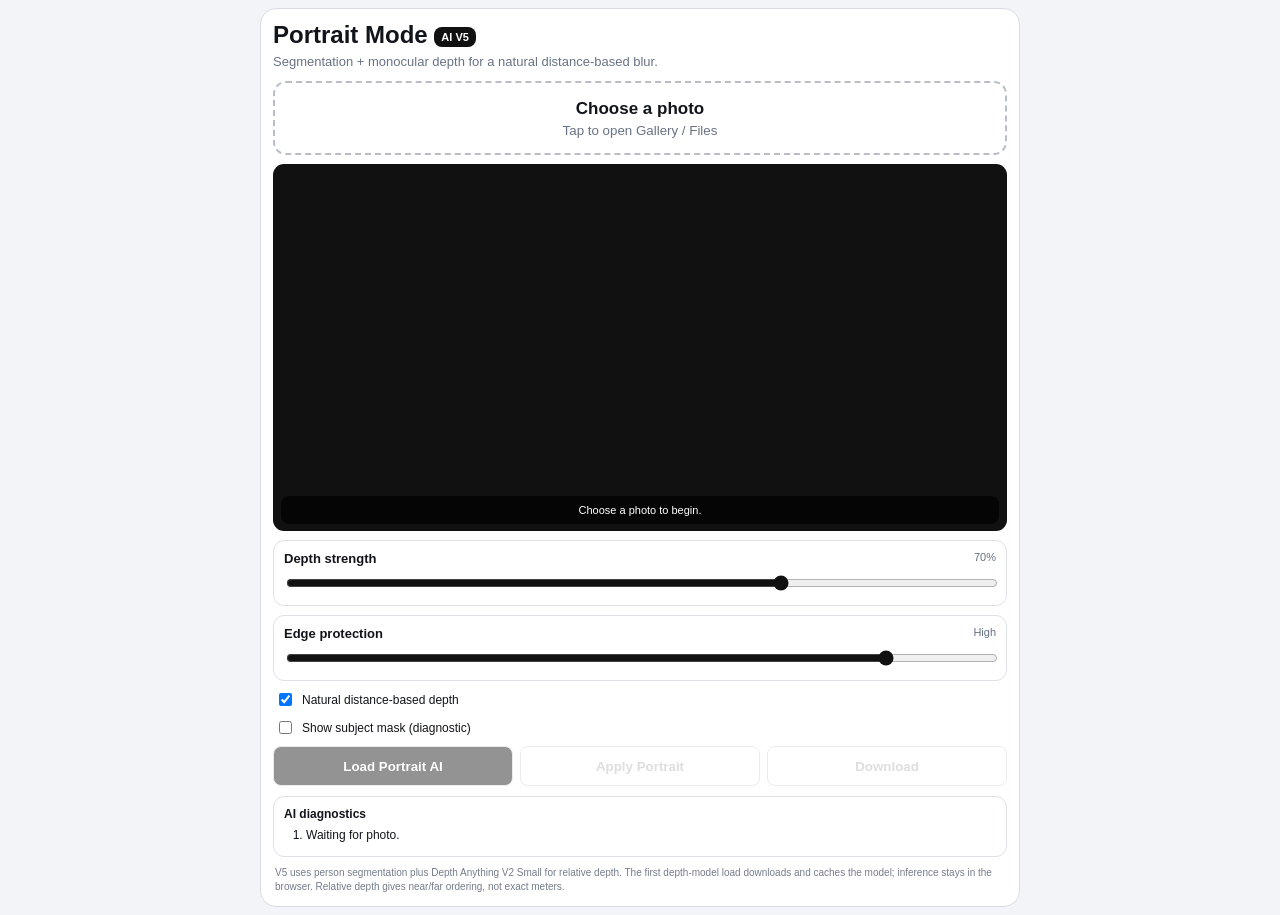
==== portrait/index.html @ fe8f236d "Add files via upload" ====
<!doctype html>
<html lang="en"><head><meta charset="utf-8"><meta name="viewport" content="width=device-width,initial-scale=1,viewport-fit=cover"><title>Portrait Mode AI V5</title><link rel="stylesheet" href="portrait.css"></head>
<body><main class="card">
<header><h1>Portrait Mode <span>AI V5</span></h1><p>Segmentation + monocular depth for a natural distance-based blur.</p></header>
<label class="file-box"><input id="portraitFile" type="file" accept="image/*"><div><strong>Choose a photo</strong><small>Tap to open Gallery / Files</small></div></label>
<div class="preview"><canvas id="canvas"></canvas><div id="status">Choose a photo to begin.</div></div>
<section class="panel"><div class="row"><b>Depth strength</b><span id="depthValue">70%</span></div><input id="depth" type="range" min="0" max="100" value="70"></section>
<section class="panel"><div class="row"><b>Edge protection</b><span id="edgeValue">High</span></div><input id="edge" type="range" min="0" max="100" value="85"></section>
<label class="check"><input id="depthAI" type="checkbox" checked> Natural distance-based depth</label>
<label class="check"><input id="showMask" type="checkbox"> Show subject mask (diagnostic)</label>
<div class="buttons"><button id="load" disabled>Load Portrait AI</button><button id="apply" disabled>Apply Portrait</button><button id="download" disabled>Download</button></div>
<section class="diagnostic"><b>AI diagnostics</b><ol id="diag"><li>Waiting for photo.</li></ol></section>
<p class="note">V5 uses person segmentation plus Depth Anything V2 Small for relative depth. The first depth-model load downloads and caches the model; inference stays in the browser. Relative depth gives near/far ordering, not exact meters.</p>
</main><script type="module" src="portrait-upload.js"></script></body></html>
---- portrait/portrait.css ----
*{box-sizing:border-box}body{margin:0;background:#f3f4f7;font-family:Arial,sans-serif;color:#11151b}.card{width:min(760px,calc(100% - 16px));margin:8px auto;padding:12px;border:1px solid #d8dce2;border-radius:16px;background:#fff}h1{margin:0;font-size:24px}h1 span{font-size:11px;background:#111;color:#fff;padding:4px 7px;border-radius:8px;vertical-align:middle}header p{margin:5px 0 12px;color:#697384;font-size:13px}.file-box{position:relative;min-height:74px;border:2px dashed #b8bec8;border-radius:13px;display:flex;align-items:center;justify-content:center;text-align:center}.file-box input{position:absolute;inset:0;width:100%;height:100%;opacity:0;z-index:5}.file-box div{display:grid;gap:4px}.file-box strong{font-size:17px}.file-box small{color:#697384}.preview{position:relative;margin-top:9px;background:#111;border-radius:11px;overflow:hidden;min-height:150px}.preview canvas{display:block;width:100%;height:auto}.preview #status{position:absolute;left:8px;right:8px;bottom:7px;padding:8px 10px;border-radius:8px;background:rgba(0,0,0,.7);color:#fff;font-size:11px;text-align:center}.panel{margin-top:9px;border:1px solid #dde1e7;border-radius:11px;padding:10px}.row{display:flex;justify-content:space-between;font-size:13px;margin-bottom:7px}.row span{color:#667182;font-size:11px}.panel input{width:100%;accent-color:#111}.check{display:flex;gap:7px;align-items:center;margin:9px 2px;font-size:12px}.buttons{display:grid;grid-template-columns:1fr 1fr 1fr;gap:7px}.buttons button{min-height:40px;border:1px solid #cfd4dc;border-radius:8px;background:#fff;font-weight:700}.buttons button:first-child{background:#111;color:#fff}.buttons button:disabled{opacity:.45}.diagnostic{margin-top:10px;padding:10px;border:1px solid #dde1e7;border-radius:11px;font-size:12px}.diagnostic ol{margin:7px 0 0;padding-left:22px}.diagnostic li{margin:4px 0}.ok{font-weight:700}.fail{font-weight:700}.note{font-size:10px;color:#747d8b;margin:9px 2px 0;line-height:1.4}
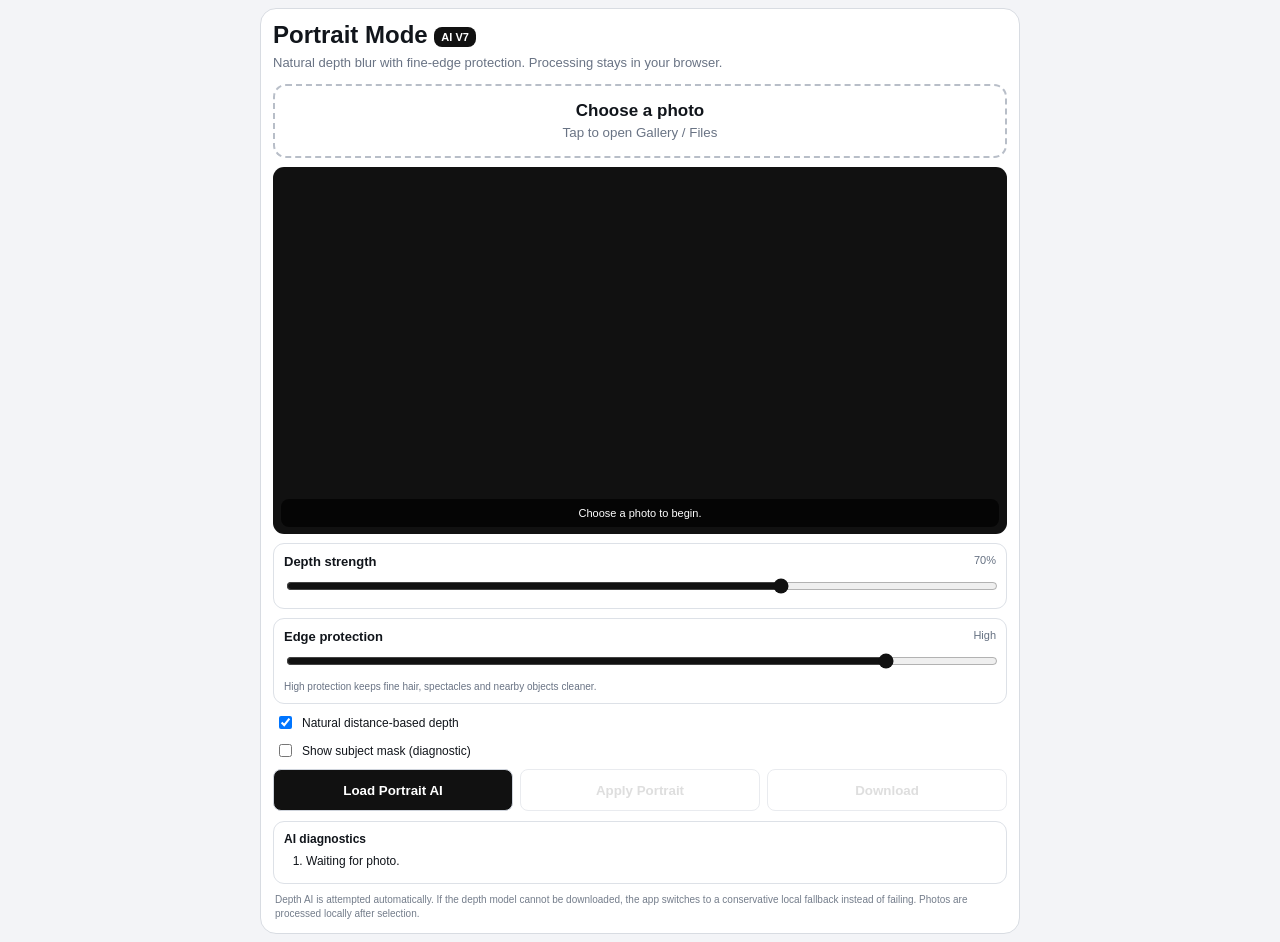
==== commit 06f03034: "Add files via upload" ====
--- a/portrait/index.html
+++ b/portrait/index.html
@@ -1,14 +1,55 @@
 <!doctype html>
-<html lang="en"><head><meta charset="utf-8"><meta name="viewport" content="width=device-width,initial-scale=1,viewport-fit=cover"><title>Portrait Mode AI V5</title><link rel="stylesheet" href="portrait.css"></head>
-<body><main class="card">
-<header><h1>Portrait Mode <span>AI V5</span></h1><p>Segmentation + monocular depth for a natural distance-based blur.</p></header>
-<label class="file-box"><input id="portraitFile" type="file" accept="image/*"><div><strong>Choose a photo</strong><small>Tap to open Gallery / Files</small></div></label>
-<div class="preview"><canvas id="canvas"></canvas><div id="status">Choose a photo to begin.</div></div>
-<section class="panel"><div class="row"><b>Depth strength</b><span id="depthValue">70%</span></div><input id="depth" type="range" min="0" max="100" value="70"></section>
-<section class="panel"><div class="row"><b>Edge protection</b><span id="edgeValue">High</span></div><input id="edge" type="range" min="0" max="100" value="85"></section>
+<html lang="en">
+<head>
+<meta charset="utf-8">
+<meta name="viewport" content="width=device-width,initial-scale=1,viewport-fit=cover">
+<title>Portrait Mode AI V7</title>
+<link rel="stylesheet" href="portrait.css">
+</head>
+<body>
+<main class="card">
+<header>
+  <h1>Portrait Mode <span>AI V7</span></h1>
+  <p>Natural depth blur with fine-edge protection. Processing stays in your browser.</p>
+</header>
+
+<label class="file-box">
+  <input id="portraitFile" type="file" accept="image/*">
+  <div><strong>Choose a photo</strong><small>Tap to open Gallery / Files</small></div>
+</label>
+
+<div class="preview">
+  <canvas id="canvas"></canvas>
+  <div id="status">Choose a photo to begin.</div>
+</div>
+
+<section class="panel">
+  <div class="row"><b>Depth strength</b><span id="depthValue">70%</span></div>
+  <input id="depth" type="range" min="0" max="100" value="70">
+</section>
+
+<section class="panel">
+  <div class="row"><b>Edge protection</b><span id="edgeValue">High</span></div>
+  <input id="edge" type="range" min="0" max="100" value="85">
+  <small class="hint">High protection keeps fine hair, spectacles and nearby objects cleaner.</small>
+</section>
+
 <label class="check"><input id="depthAI" type="checkbox" checked> Natural distance-based depth</label>
 <label class="check"><input id="showMask" type="checkbox"> Show subject mask (diagnostic)</label>
-<div class="buttons"><button id="load" disabled>Load Portrait AI</button><button id="apply" disabled>Apply Portrait</button><button id="download" disabled>Download</button></div>
-<section class="diagnostic"><b>AI diagnostics</b><ol id="diag"><li>Waiting for photo.</li></ol></section>
-<p class="note">V5 uses person segmentation plus Depth Anything V2 Small for relative depth. The first depth-model load downloads and caches the model; inference stays in the browser. Relative depth gives near/far ordering, not exact meters.</p>
-</main><script type="module" src="portrait-upload.js"></script></body></html>
+
+<div class="buttons">
+  <button id="load">Load Portrait AI</button>
+  <button id="apply" disabled>Apply Portrait</button>
+  <button id="download" disabled>Download</button>
+</div>
+
+<section class="diagnostic">
+  <b>AI diagnostics</b>
+  <ol id="diag"><li>Waiting for photo.</li></ol>
+</section>
+
+<p class="note">Depth AI is attempted automatically. If the depth model cannot be downloaded, the app switches to a conservative local fallback instead of failing. Photos are processed locally after selection.</p>
+</main>
+<script type="module" src="portrait-upload.js"></script>
+</body>
+</html>
--- a/portrait/portrait.css
+++ b/portrait/portrait.css
@@ -1 +1,15 @@
-*{box-sizing:border-box}body{margin:0;background:#f3f4f7;font-family:Arial,sans-serif;color:#11151b}.card{width:min(760px,calc(100% - 16px));margin:8px auto;padding:12px;border:1px solid #d8dce2;border-radius:16px;background:#fff}h1{margin:0;font-size:24px}h1 span{font-size:11px;background:#111;color:#fff;padding:4px 7px;border-radius:8px;vertical-align:middle}header p{margin:5px 0 12px;color:#697384;font-size:13px}.file-box{position:relative;min-height:74px;border:2px dashed #b8bec8;border-radius:13px;display:flex;align-items:center;justify-content:center;text-align:center}.file-box input{position:absolute;inset:0;width:100%;height:100%;opacity:0;z-index:5}.file-box div{display:grid;gap:4px}.file-box strong{font-size:17px}.file-box small{color:#697384}.preview{position:relative;margin-top:9px;background:#111;border-radius:11px;overflow:hidden;min-height:150px}.preview canvas{display:block;width:100%;height:auto}.preview #status{position:absolute;left:8px;right:8px;bottom:7px;padding:8px 10px;border-radius:8px;background:rgba(0,0,0,.7);color:#fff;font-size:11px;text-align:center}.panel{margin-top:9px;border:1px solid #dde1e7;border-radius:11px;padding:10px}.row{display:flex;justify-content:space-between;font-size:13px;margin-bottom:7px}.row span{color:#667182;font-size:11px}.panel input{width:100%;accent-color:#111}.check{display:flex;gap:7px;align-items:center;margin:9px 2px;font-size:12px}.buttons{display:grid;grid-template-columns:1fr 1fr 1fr;gap:7px}.buttons button{min-height:40px;border:1px solid #cfd4dc;border-radius:8px;background:#fff;font-weight:700}.buttons button:first-child{background:#111;color:#fff}.buttons button:disabled{opacity:.45}.diagnostic{margin-top:10px;padding:10px;border:1px solid #dde1e7;border-radius:11px;font-size:12px}.diagnostic ol{margin:7px 0 0;padding-left:22px}.diagnostic li{margin:4px 0}.ok{font-weight:700}.fail{font-weight:700}.note{font-size:10px;color:#747d8b;margin:9px 2px 0;line-height:1.4}
+*{box-sizing:border-box}
+body{margin:0;background:#f3f4f7;font-family:Arial,sans-serif;color:#11151b}
+.card{width:min(760px,calc(100% - 16px));margin:8px auto;padding:12px;border:1px solid #d8dce2;border-radius:16px;background:#fff}
+h1{margin:0;font-size:24px}
+h1 span{font-size:11px;background:#111;color:#fff;padding:4px 7px;border-radius:8px;vertical-align:middle}
+header p{margin:5px 0 12px;color:#697384;font-size:13px;line-height:1.35}
+.file-box{position:relative;min-height:74px;border:2px dashed #b8bec8;border-radius:13px;display:flex;align-items:center;justify-content:center;text-align:center;cursor:pointer;overflow:hidden}
+.file-box input{position:absolute;inset:0;width:100%;height:100%;opacity:0;z-index:5;cursor:pointer}
+.file-box div{display:grid;gap:4px;pointer-events:none}.file-box strong{font-size:17px}.file-box small,.hint{color:#697384}
+.preview{position:relative;margin-top:9px;background:#111;border-radius:11px;overflow:hidden;min-height:150px}.preview canvas{display:block;width:100%;height:auto}.preview #status{position:absolute;left:8px;right:8px;bottom:7px;padding:8px 10px;border-radius:8px;background:rgba(0,0,0,.72);color:#fff;font-size:11px;text-align:center}
+.panel{margin-top:9px;border:1px solid #dde1e7;border-radius:11px;padding:10px}.row{display:flex;justify-content:space-between;font-size:13px;margin-bottom:7px}.row span{color:#667182;font-size:11px}.panel input{width:100%;accent-color:#111}.hint{display:block;font-size:10px;margin-top:7px;line-height:1.35}
+.check{display:flex;gap:7px;align-items:center;margin:9px 2px;font-size:12px}.buttons{display:grid;grid-template-columns:1fr 1fr 1fr;gap:7px}.buttons button{min-height:42px;border:1px solid #cfd4dc;border-radius:8px;background:#fff;font-weight:700;cursor:pointer}.buttons button:first-child{background:#111;color:#fff}.buttons button:disabled{opacity:.45;cursor:not-allowed}
+.diagnostic{margin-top:10px;padding:10px;border:1px solid #dde1e7;border-radius:11px;font-size:12px}.diagnostic ol{margin:7px 0 0;padding-left:22px}.diagnostic li{margin:4px 0;line-height:1.35}.ok{font-weight:700}.fail{font-weight:700}
+.note{font-size:10px;color:#747d8b;margin:9px 2px 0;line-height:1.4}
+@media(max-width:520px){.card{width:calc(100% - 10px);padding:10px;border-radius:14px}h1{font-size:23px}.buttons{grid-template-columns:1fr 1fr 1fr}.buttons button{font-size:12px}}
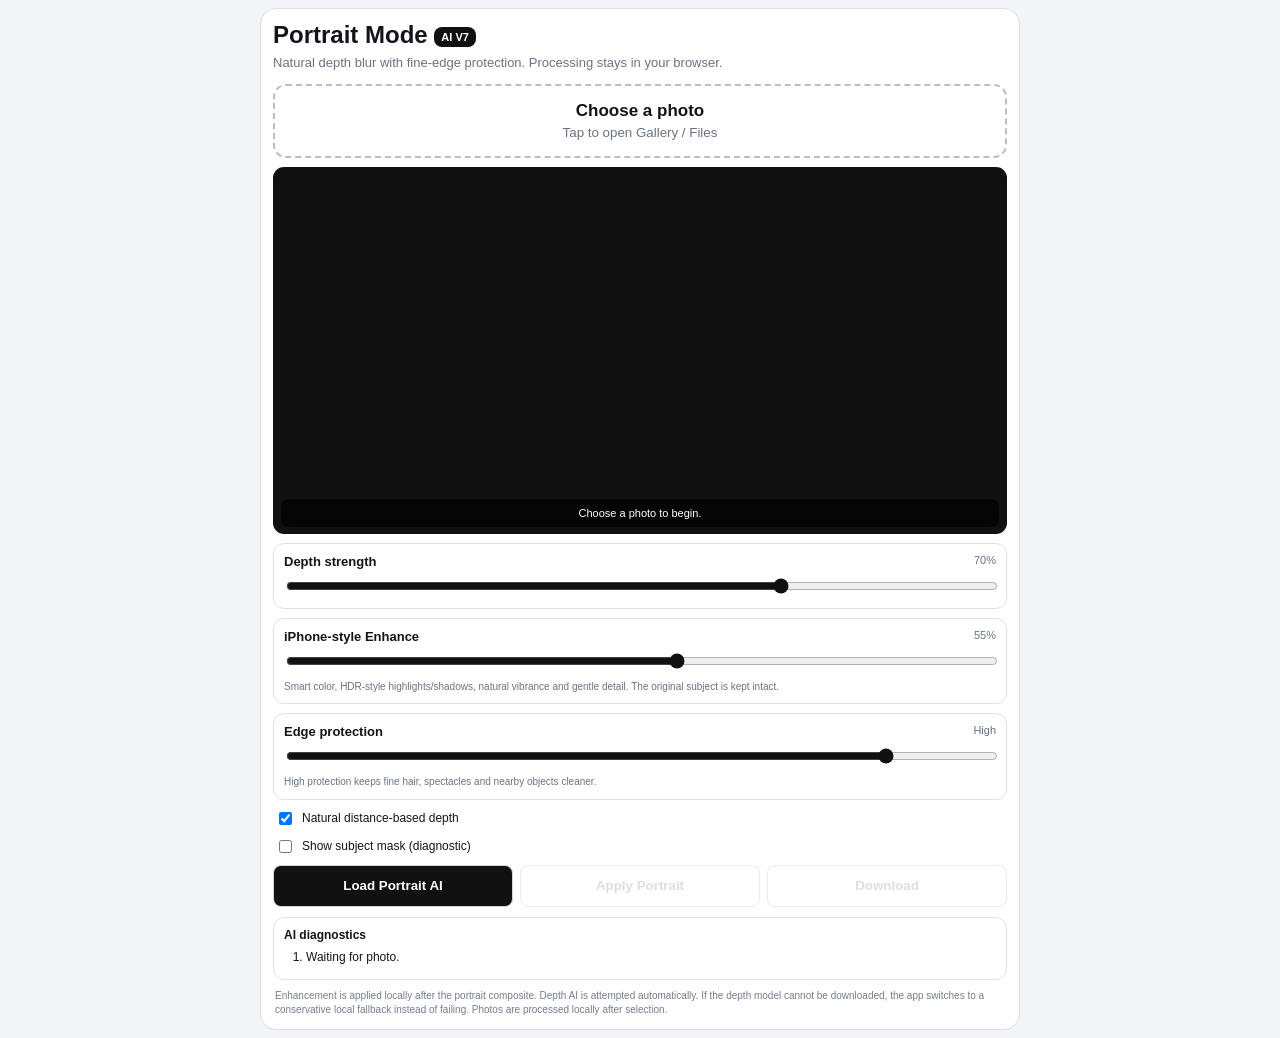
==== commit ed2491b0: "Add files via upload" ====
--- a/portrait/index.html
+++ b/portrait/index.html
@@ -28,6 +28,12 @@
   <input id="depth" type="range" min="0" max="100" value="70">
 </section>
 
+<section class="panel enhance-panel">
+  <div class="row"><b>iPhone-style Enhance</b><span id="enhanceValue">55%</span></div>
+  <input id="enhance" type="range" min="0" max="100" value="55">
+  <small class="hint">Smart color, HDR-style highlights/shadows, natural vibrance and gentle detail. The original subject is kept intact.</small>
+</section>
+
 <section class="panel">
   <div class="row"><b>Edge protection</b><span id="edgeValue">High</span></div>
   <input id="edge" type="range" min="0" max="100" value="85">
@@ -48,7 +54,7 @@
   <ol id="diag"><li>Waiting for photo.</li></ol>
 </section>
 
-<p class="note">Depth AI is attempted automatically. If the depth model cannot be downloaded, the app switches to a conservative local fallback instead of failing. Photos are processed locally after selection.</p>
+<p class="note">Enhancement is applied locally after the portrait composite. Depth AI is attempted automatically. If the depth model cannot be downloaded, the app switches to a conservative local fallback instead of failing. Photos are processed locally after selection.</p>
 </main>
 <script type="module" src="portrait-upload.js"></script>
 </body>
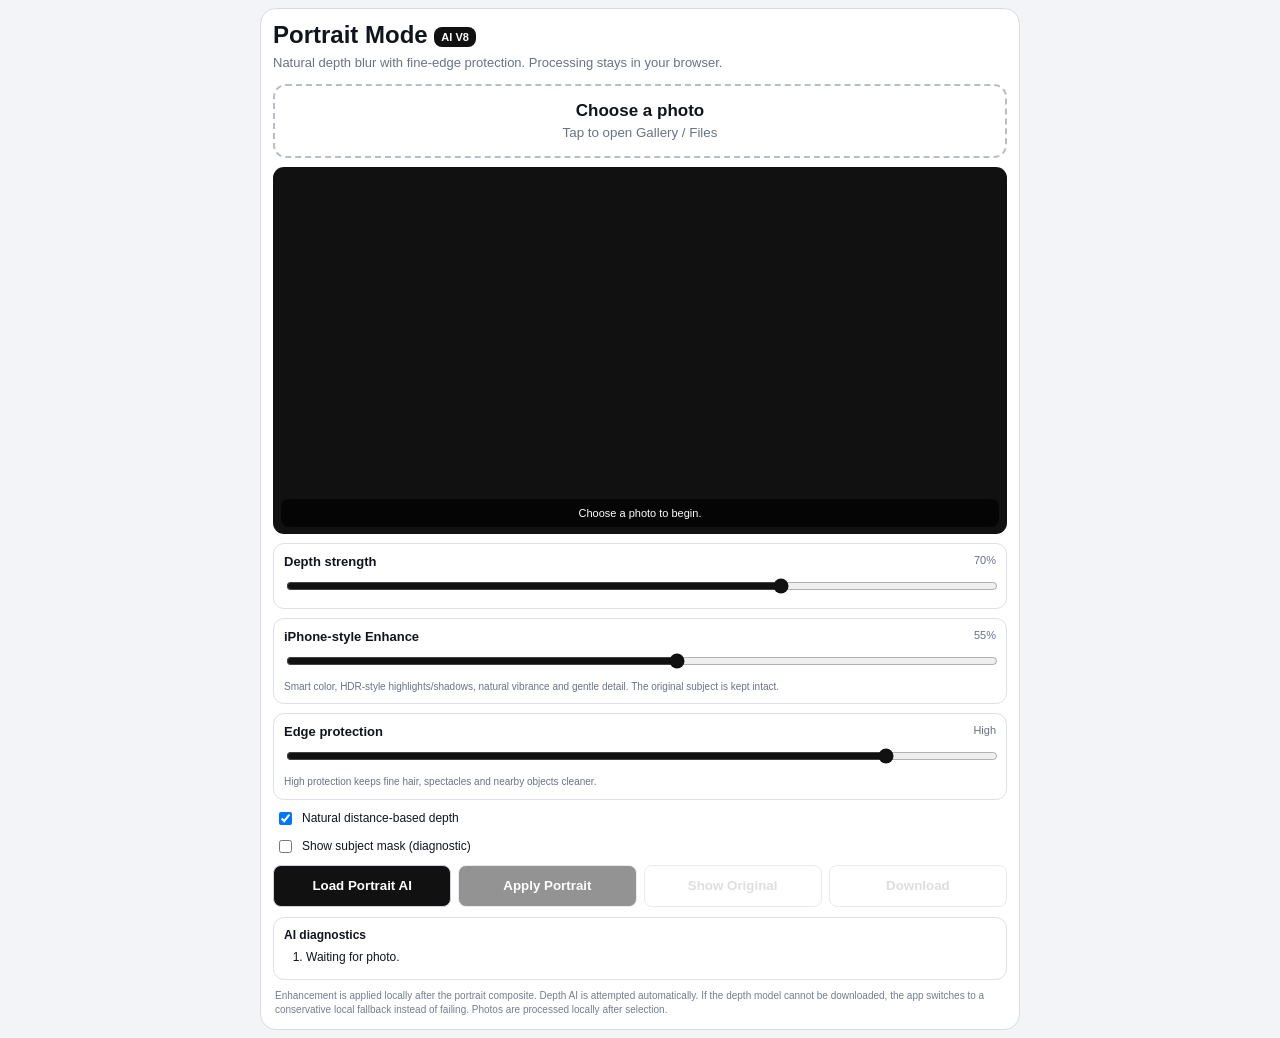
==== commit f70349df: "Add files via upload" ====
--- a/portrait/index.html
+++ b/portrait/index.html
@@ -3,13 +3,13 @@
 <head>
 <meta charset="utf-8">
 <meta name="viewport" content="width=device-width,initial-scale=1,viewport-fit=cover">
-<title>Portrait Mode AI V7</title>
+<title>Portrait Mode AI V8</title>
 <link rel="stylesheet" href="portrait.css">
 </head>
 <body>
 <main class="card">
 <header>
-  <h1>Portrait Mode <span>AI V7</span></h1>
+  <h1>Portrait Mode <span>AI V8</span></h1>
   <p>Natural depth blur with fine-edge protection. Processing stays in your browser.</p>
 </header>
 
@@ -46,6 +46,7 @@
 <div class="buttons">
   <button id="load">Load Portrait AI</button>
   <button id="apply" disabled>Apply Portrait</button>
+  <button id="compare" disabled>Show Original</button>
   <button id="download" disabled>Download</button>
 </div>
 
--- a/portrait/portrait.css
+++ b/portrait/portrait.css
@@ -9,7 +9,7 @@
 .file-box div{display:grid;gap:4px;pointer-events:none}.file-box strong{font-size:17px}.file-box small,.hint{color:#697384}
 .preview{position:relative;margin-top:9px;background:#111;border-radius:11px;overflow:hidden;min-height:150px}.preview canvas{display:block;width:100%;height:auto}.preview #status{position:absolute;left:8px;right:8px;bottom:7px;padding:8px 10px;border-radius:8px;background:rgba(0,0,0,.72);color:#fff;font-size:11px;text-align:center}
 .panel{margin-top:9px;border:1px solid #dde1e7;border-radius:11px;padding:10px}.row{display:flex;justify-content:space-between;font-size:13px;margin-bottom:7px}.row span{color:#667182;font-size:11px}.panel input{width:100%;accent-color:#111}.hint{display:block;font-size:10px;margin-top:7px;line-height:1.35}
-.check{display:flex;gap:7px;align-items:center;margin:9px 2px;font-size:12px}.buttons{display:grid;grid-template-columns:1fr 1fr 1fr;gap:7px}.buttons button{min-height:42px;border:1px solid #cfd4dc;border-radius:8px;background:#fff;font-weight:700;cursor:pointer}.buttons button:first-child{background:#111;color:#fff}.buttons button:disabled{opacity:.45;cursor:not-allowed}
+.check{display:flex;gap:7px;align-items:center;margin:9px 2px;font-size:12px}.buttons{display:grid;grid-template-columns:1fr 1fr 1fr 1fr;gap:7px}.buttons button{min-height:42px;border:1px solid #cfd4dc;border-radius:8px;background:#fff;font-weight:700;cursor:pointer}.buttons button:first-child,.buttons button:nth-child(2){background:#111;color:#fff}.buttons button:disabled{opacity:.45;cursor:not-allowed}
 .diagnostic{margin-top:10px;padding:10px;border:1px solid #dde1e7;border-radius:11px;font-size:12px}.diagnostic ol{margin:7px 0 0;padding-left:22px}.diagnostic li{margin:4px 0;line-height:1.35}.ok{font-weight:700}.fail{font-weight:700}
 .note{font-size:10px;color:#747d8b;margin:9px 2px 0;line-height:1.4}
-@media(max-width:520px){.card{width:calc(100% - 10px);padding:10px;border-radius:14px}h1{font-size:23px}.buttons{grid-template-columns:1fr 1fr 1fr}.buttons button{font-size:12px}}
+@media(max-width:520px){.card{width:calc(100% - 10px);padding:10px;border-radius:14px}h1{font-size:23px}.buttons{grid-template-columns:1fr 1fr}.buttons button{font-size:12px}}
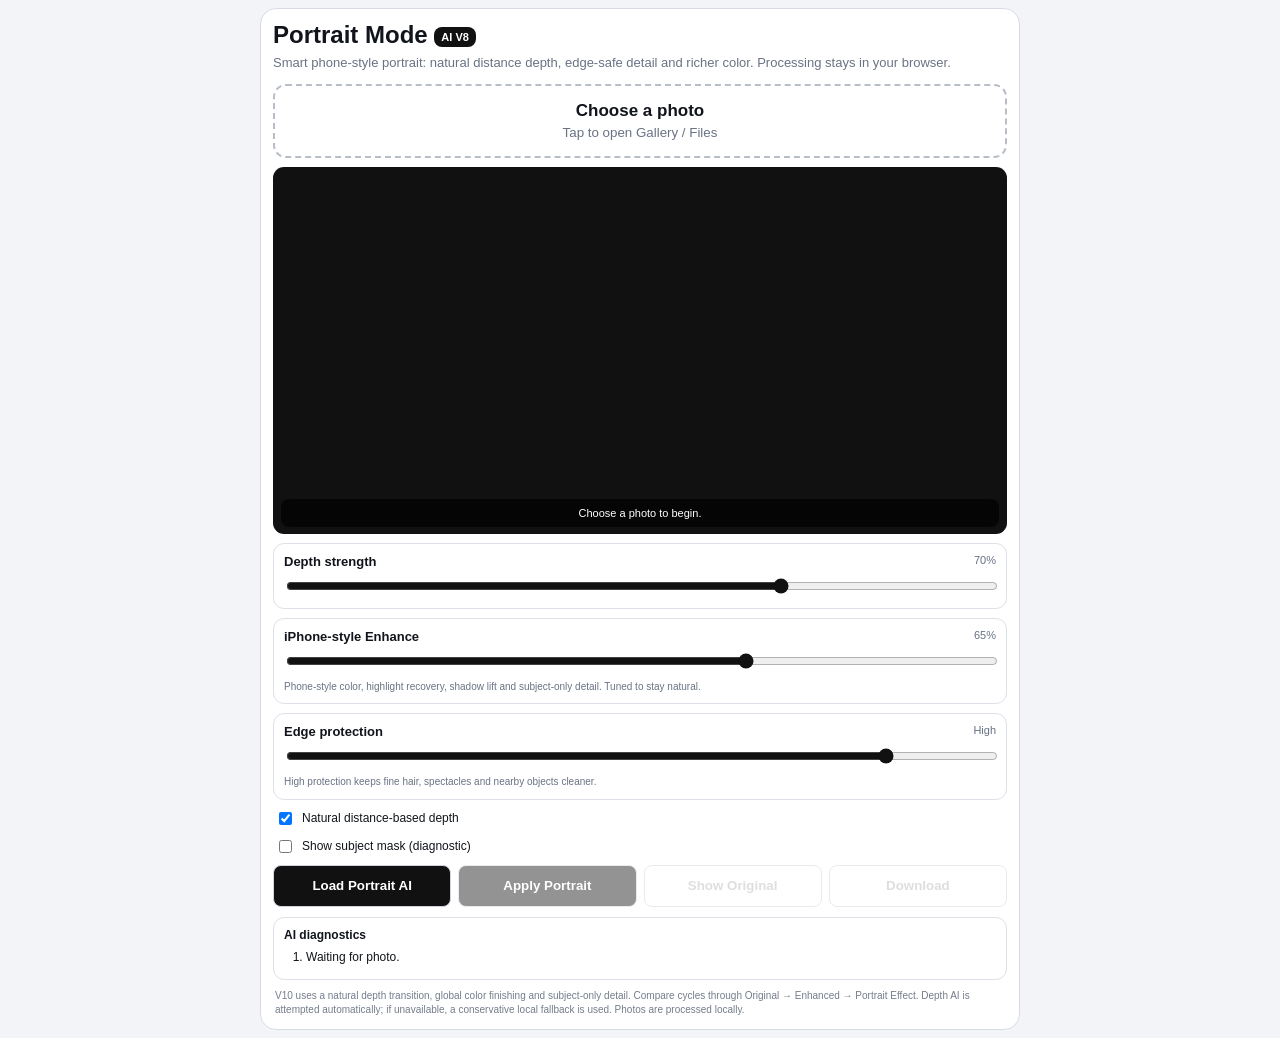
==== commit 55b06622: "Add files via upload" ====
--- a/portrait/index.html
+++ b/portrait/index.html
@@ -3,14 +3,14 @@
 <head>
 <meta charset="utf-8">
 <meta name="viewport" content="width=device-width,initial-scale=1,viewport-fit=cover">
-<title>Portrait Mode AI V8</title>
+<title>Portrait Mode AI V10</title>
 <link rel="stylesheet" href="portrait.css">
 </head>
 <body>
 <main class="card">
 <header>
   <h1>Portrait Mode <span>AI V8</span></h1>
-  <p>Natural depth blur with fine-edge protection. Processing stays in your browser.</p>
+  <p>Smart phone-style portrait: natural distance depth, edge-safe detail and richer color. Processing stays in your browser.</p>
 </header>
 
 <label class="file-box">
@@ -29,9 +29,9 @@
 </section>
 
 <section class="panel enhance-panel">
-  <div class="row"><b>iPhone-style Enhance</b><span id="enhanceValue">55%</span></div>
-  <input id="enhance" type="range" min="0" max="100" value="55">
-  <small class="hint">Smart color, HDR-style highlights/shadows, natural vibrance and gentle detail. The original subject is kept intact.</small>
+  <div class="row"><b>iPhone-style Enhance</b><span id="enhanceValue">65%</span></div>
+  <input id="enhance" type="range" min="0" max="100" value="65">
+  <small class="hint">Phone-style color, highlight recovery, shadow lift and subject-only detail. Tuned to stay natural.</small>
 </section>
 
 <section class="panel">
@@ -55,7 +55,7 @@
   <ol id="diag"><li>Waiting for photo.</li></ol>
 </section>
 
-<p class="note">Enhancement is applied locally after the portrait composite. Depth AI is attempted automatically. If the depth model cannot be downloaded, the app switches to a conservative local fallback instead of failing. Photos are processed locally after selection.</p>
+<p class="note">V10 uses a natural depth transition, global color finishing and subject-only detail. Compare cycles through Original → Enhanced → Portrait Effect. Depth AI is attempted automatically; if unavailable, a conservative local fallback is used. Photos are processed locally.</p>
 </main>
 <script type="module" src="portrait-upload.js"></script>
 </body>
--- a/portrait/portrait.css
+++ b/portrait/portrait.css
@@ -13,3 +13,9 @@
 .diagnostic{margin-top:10px;padding:10px;border:1px solid #dde1e7;border-radius:11px;font-size:12px}.diagnostic ol{margin:7px 0 0;padding-left:22px}.diagnostic li{margin:4px 0;line-height:1.35}.ok{font-weight:700}.fail{font-weight:700}
 .note{font-size:10px;color:#747d8b;margin:9px 2px 0;line-height:1.4}
 @media(max-width:520px){.card{width:calc(100% - 10px);padding:10px;border-radius:14px}h1{font-size:23px}.buttons{grid-template-columns:1fr 1fr}.buttons button{font-size:12px}}
+
+/* V10: compact compare button stays usable on phones */
+@media (max-width: 560px) {
+  .buttons { grid-template-columns: 1fr 1fr; }
+  .buttons button { min-height: 44px; }
+}
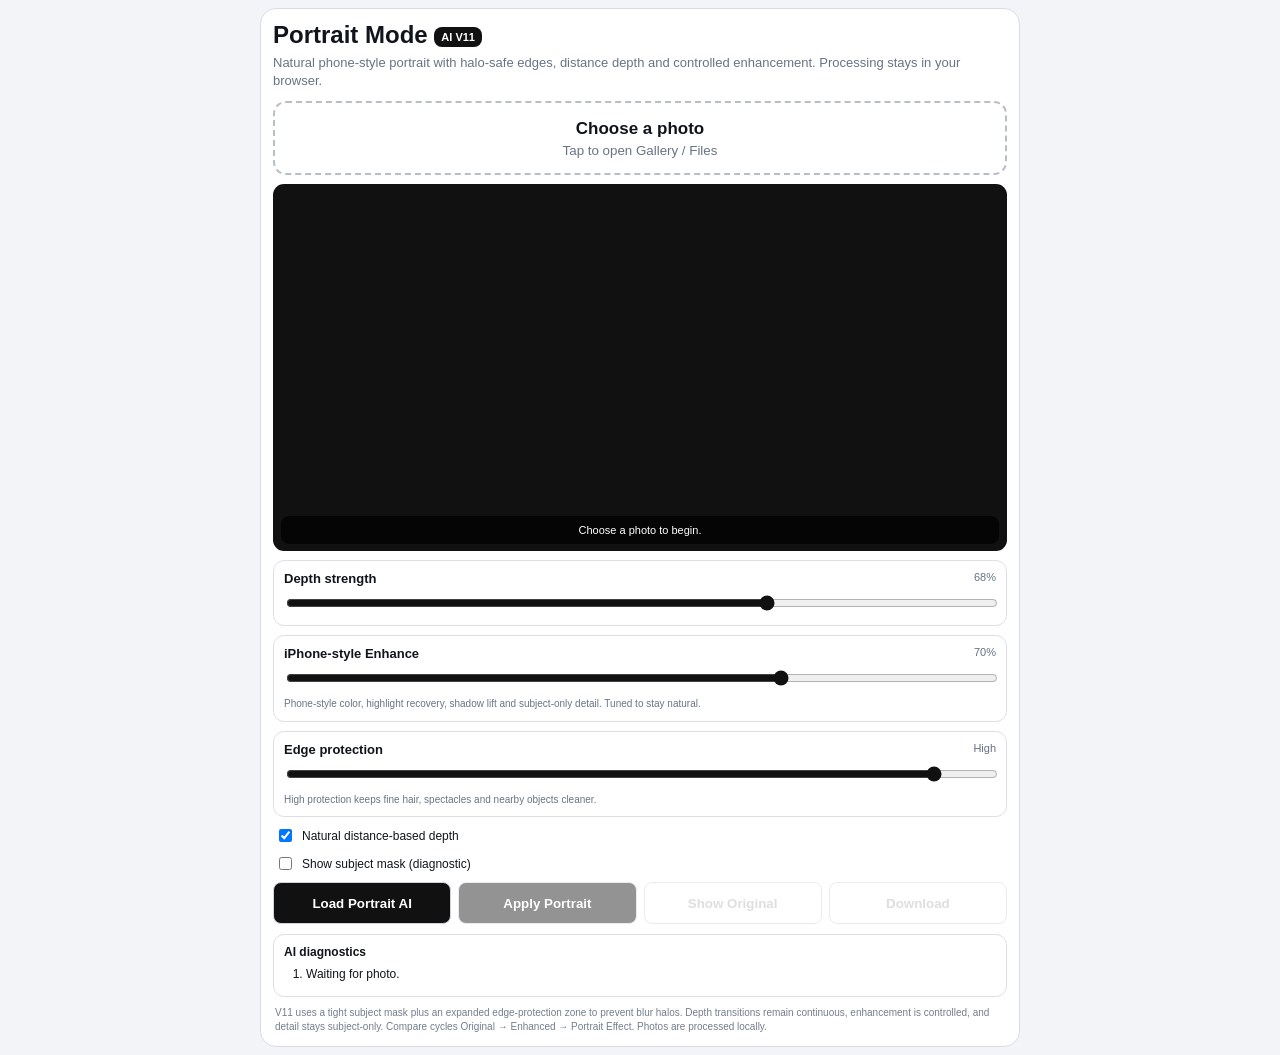
==== commit 8da059a5: "Add files via upload" ====
--- a/portrait/index.html
+++ b/portrait/index.html
@@ -3,14 +3,14 @@
 <head>
 <meta charset="utf-8">
 <meta name="viewport" content="width=device-width,initial-scale=1,viewport-fit=cover">
-<title>Portrait Mode AI V10</title>
+<title>Portrait Mode AI V11</title>
 <link rel="stylesheet" href="portrait.css">
 </head>
 <body>
 <main class="card">
 <header>
-  <h1>Portrait Mode <span>AI V8</span></h1>
-  <p>Smart phone-style portrait: natural distance depth, edge-safe detail and richer color. Processing stays in your browser.</p>
+  <h1>Portrait Mode <span>AI V11</span></h1>
+  <p>Natural phone-style portrait with halo-safe edges, distance depth and controlled enhancement. Processing stays in your browser.</p>
 </header>
 
 <label class="file-box">
@@ -25,18 +25,18 @@
 
 <section class="panel">
   <div class="row"><b>Depth strength</b><span id="depthValue">70%</span></div>
-  <input id="depth" type="range" min="0" max="100" value="70">
+  <input id="depth" type="range" min="0" max="100" value="68">
 </section>
 
 <section class="panel enhance-panel">
   <div class="row"><b>iPhone-style Enhance</b><span id="enhanceValue">65%</span></div>
-  <input id="enhance" type="range" min="0" max="100" value="65">
+  <input id="enhance" type="range" min="0" max="100" value="70">
   <small class="hint">Phone-style color, highlight recovery, shadow lift and subject-only detail. Tuned to stay natural.</small>
 </section>
 
 <section class="panel">
   <div class="row"><b>Edge protection</b><span id="edgeValue">High</span></div>
-  <input id="edge" type="range" min="0" max="100" value="85">
+  <input id="edge" type="range" min="0" max="100" value="92">
   <small class="hint">High protection keeps fine hair, spectacles and nearby objects cleaner.</small>
 </section>
 
@@ -55,7 +55,7 @@
   <ol id="diag"><li>Waiting for photo.</li></ol>
 </section>
 
-<p class="note">V10 uses a natural depth transition, global color finishing and subject-only detail. Compare cycles through Original → Enhanced → Portrait Effect. Depth AI is attempted automatically; if unavailable, a conservative local fallback is used. Photos are processed locally.</p>
+<p class="note">V11 uses a tight subject mask plus an expanded edge-protection zone to prevent blur halos. Depth transitions remain continuous, enhancement is controlled, and detail stays subject-only. Compare cycles Original → Enhanced → Portrait Effect. Photos are processed locally.</p>
 </main>
 <script type="module" src="portrait-upload.js"></script>
 </body>
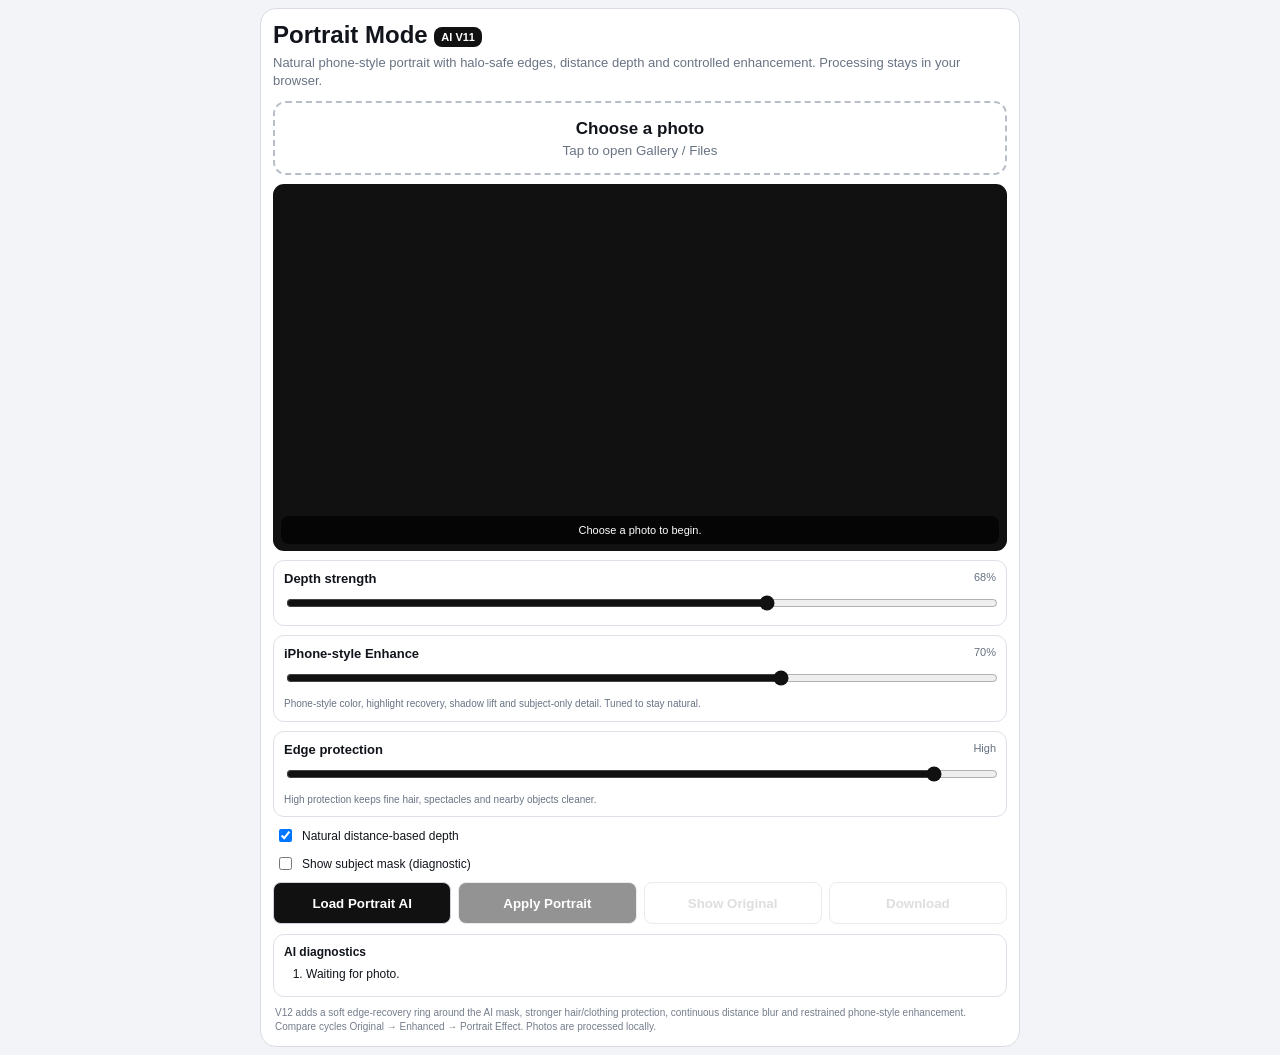
==== commit b7ca96bd: "Add files via upload" ====
--- a/portrait/index.html
+++ b/portrait/index.html
@@ -3,7 +3,7 @@
 <head>
 <meta charset="utf-8">
 <meta name="viewport" content="width=device-width,initial-scale=1,viewport-fit=cover">
-<title>Portrait Mode AI V11</title>
+<title>Portrait Mode AI V12</title>
 <link rel="stylesheet" href="portrait.css">
 </head>
 <body>
@@ -55,7 +55,7 @@
   <ol id="diag"><li>Waiting for photo.</li></ol>
 </section>
 
-<p class="note">V11 uses a tight subject mask plus an expanded edge-protection zone to prevent blur halos. Depth transitions remain continuous, enhancement is controlled, and detail stays subject-only. Compare cycles Original → Enhanced → Portrait Effect. Photos are processed locally.</p>
+<p class="note">V12 adds a soft edge-recovery ring around the AI mask, stronger hair/clothing protection, continuous distance blur and restrained phone-style enhancement. Compare cycles Original → Enhanced → Portrait Effect. Photos are processed locally.</p>
 </main>
 <script type="module" src="portrait-upload.js"></script>
 </body>
--- a/portrait/portrait.css
+++ b/portrait/portrait.css
@@ -19,3 +19,10 @@
   .buttons { grid-template-columns: 1fr 1fr; }
   .buttons button { min-height: 44px; }
 }
+
+/* V12: clearer comparison control on small screens */
+#compare { min-width: 0; }
+#compare:not(:disabled) { border-color:#111; }
+@media (max-width: 560px) {
+  .buttons button { font-size: 12px; }
+}
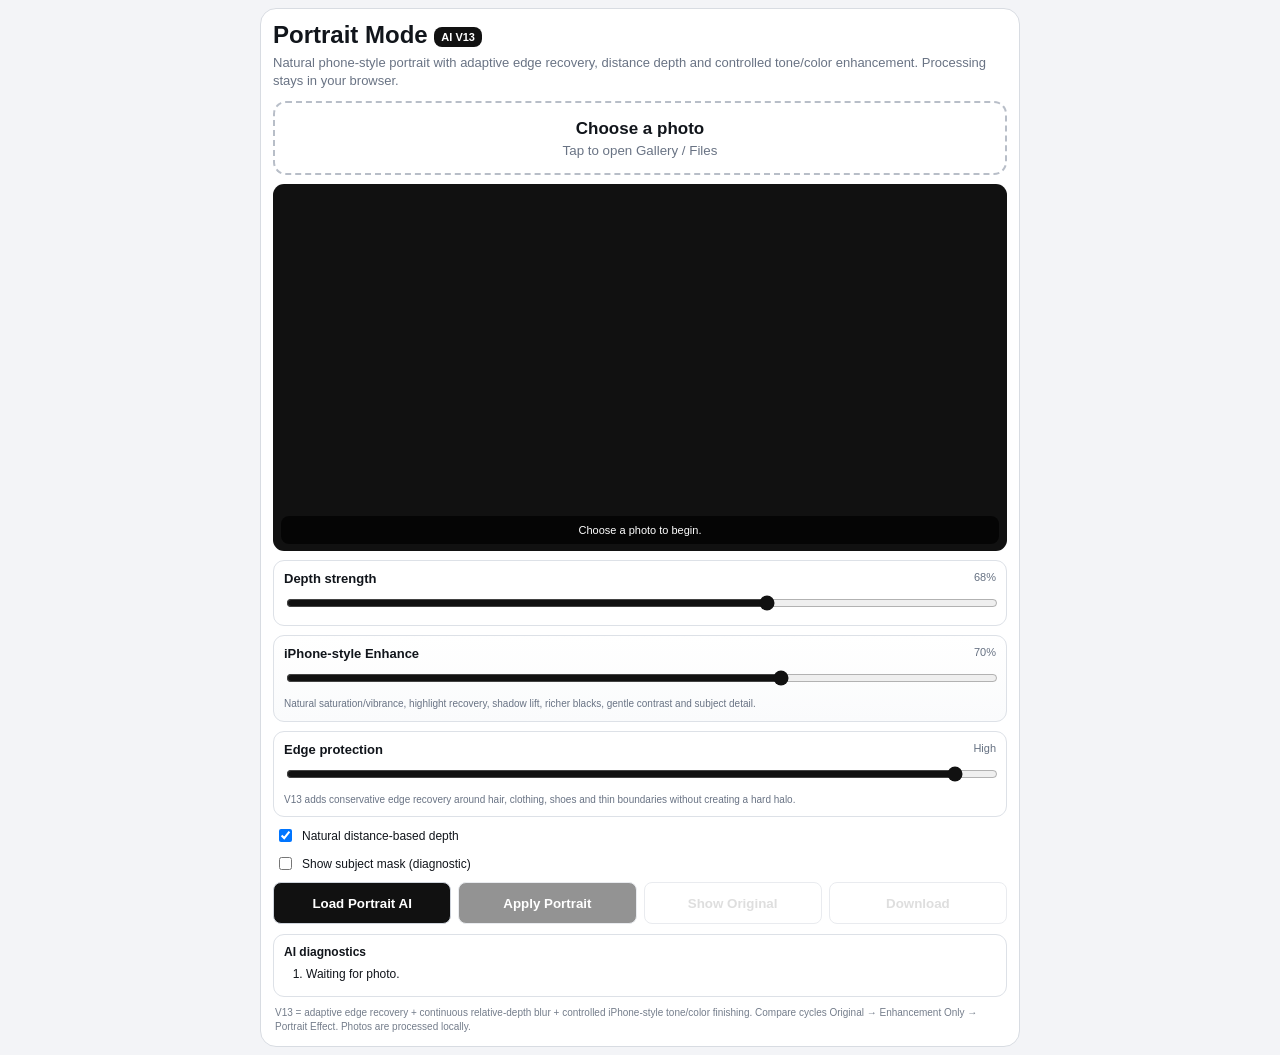
==== commit 289bf7cf: "Add files via upload" ====
--- a/portrait/index.html
+++ b/portrait/index.html
@@ -3,14 +3,14 @@
 <head>
 <meta charset="utf-8">
 <meta name="viewport" content="width=device-width,initial-scale=1,viewport-fit=cover">
-<title>Portrait Mode AI V12</title>
+<title>Portrait Mode AI V13</title>
 <link rel="stylesheet" href="portrait.css">
 </head>
 <body>
 <main class="card">
 <header>
-  <h1>Portrait Mode <span>AI V11</span></h1>
-  <p>Natural phone-style portrait with halo-safe edges, distance depth and controlled enhancement. Processing stays in your browser.</p>
+  <h1>Portrait Mode <span>AI V13</span></h1>
+  <p>Natural phone-style portrait with adaptive edge recovery, distance depth and controlled tone/color enhancement. Processing stays in your browser.</p>
 </header>
 
 <label class="file-box">
@@ -24,20 +24,20 @@
 </div>
 
 <section class="panel">
-  <div class="row"><b>Depth strength</b><span id="depthValue">70%</span></div>
+  <div class="row"><b>Depth strength</b><span id="depthValue">68%</span></div>
   <input id="depth" type="range" min="0" max="100" value="68">
 </section>
 
 <section class="panel enhance-panel">
-  <div class="row"><b>iPhone-style Enhance</b><span id="enhanceValue">65%</span></div>
+  <div class="row"><b>iPhone-style Enhance</b><span id="enhanceValue">70%</span></div>
   <input id="enhance" type="range" min="0" max="100" value="70">
-  <small class="hint">Phone-style color, highlight recovery, shadow lift and subject-only detail. Tuned to stay natural.</small>
+  <small class="hint">Natural saturation/vibrance, highlight recovery, shadow lift, richer blacks, gentle contrast and subject detail.</small>
 </section>
 
 <section class="panel">
-  <div class="row"><b>Edge protection</b><span id="edgeValue">High</span></div>
-  <input id="edge" type="range" min="0" max="100" value="92">
-  <small class="hint">High protection keeps fine hair, spectacles and nearby objects cleaner.</small>
+  <div class="row"><b>Edge protection</b><span id="edgeValue">Very High</span></div>
+  <input id="edge" type="range" min="0" max="100" value="95">
+  <small class="hint">V13 adds conservative edge recovery around hair, clothing, shoes and thin boundaries without creating a hard halo.</small>
 </section>
 
 <label class="check"><input id="depthAI" type="checkbox" checked> Natural distance-based depth</label>
@@ -55,7 +55,7 @@
   <ol id="diag"><li>Waiting for photo.</li></ol>
 </section>
 
-<p class="note">V12 adds a soft edge-recovery ring around the AI mask, stronger hair/clothing protection, continuous distance blur and restrained phone-style enhancement. Compare cycles Original → Enhanced → Portrait Effect. Photos are processed locally.</p>
+<p class="note">V13 = adaptive edge recovery + continuous relative-depth blur + controlled iPhone-style tone/color finishing. Compare cycles Original → Enhancement Only → Portrait Effect. Photos are processed locally.</p>
 </main>
 <script type="module" src="portrait-upload.js"></script>
 </body>
--- a/portrait/portrait.css
+++ b/portrait/portrait.css
@@ -20,9 +20,5 @@
   .buttons button { min-height: 44px; }
 }
 
-/* V12: clearer comparison control on small screens */
-#compare { min-width: 0; }
-#compare:not(:disabled) { border-color:#111; }
-@media (max-width: 560px) {
-  .buttons button { font-size: 12px; }
-}
+/* V13 */
+.enhance-panel { background: linear-gradient(180deg,#fff,#fafbfc); }
